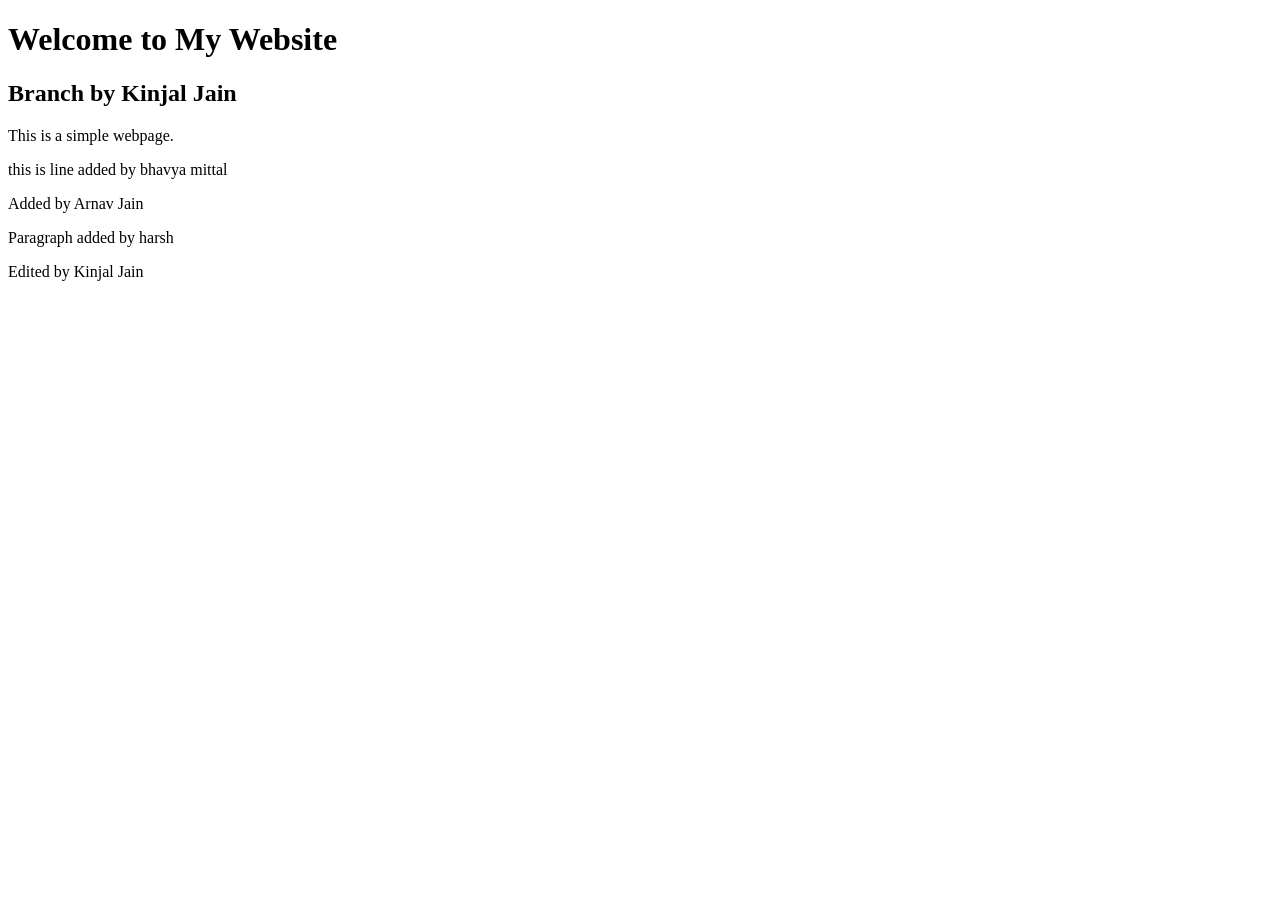
==== index1.html @ b34b1666 "add paragrapgh" ====
<!DOCTYPE html>
<html lang="en">
<head>
    <meta charset="UTF-8">
    <meta name="viewport" content="width=device-width, initial-scale=1.0">
    <title>My Webpage</title>
</head>
<body>

    <h1>Welcome to My Website</h1>
    <h2>Branch by Kinjal Jain</h2>
    <p>This is a simple webpage.</p>
    <p> this is line added by bhavya mittal</p>
    <p> Added by Arnav Jain</p>
    <p> Paragraph added by harsh</p>
    <p>Edited by Kinjal Jain</p>
</body>
</html>
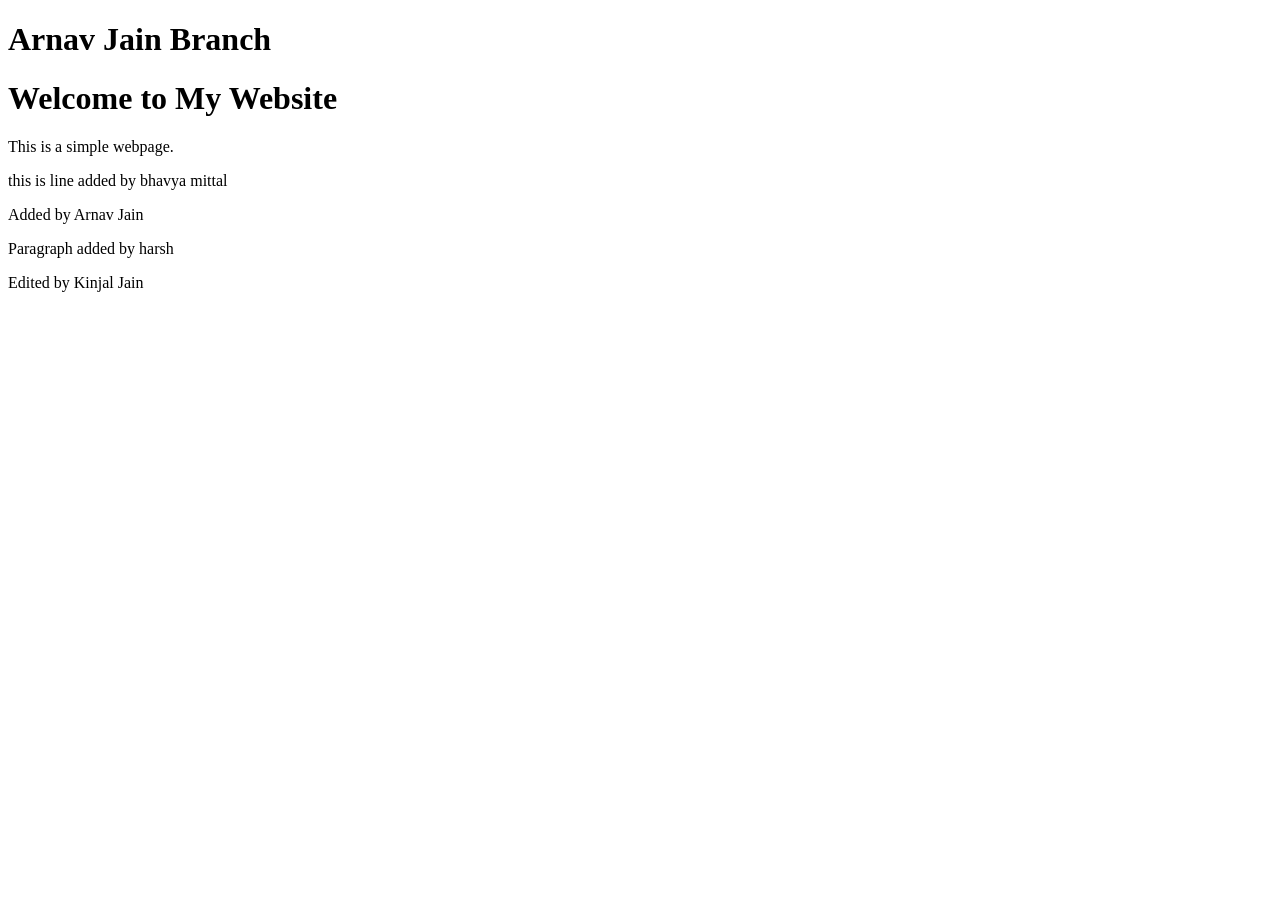
==== commit 024ef2a8: "Merge pull request #1 from anu10133/arnav Added branch heading" ====
--- a/index1.html
+++ b/index1.html
@@ -6,9 +6,8 @@
     <title>My Webpage</title>
 </head>
 <body>
-
+    <h1> Arnav Jain Branch</h1>
     <h1>Welcome to My Website</h1>
-    <h2>Branch by Kinjal Jain</h2>
     <p>This is a simple webpage.</p>
     <p> this is line added by bhavya mittal</p>
     <p> Added by Arnav Jain</p>
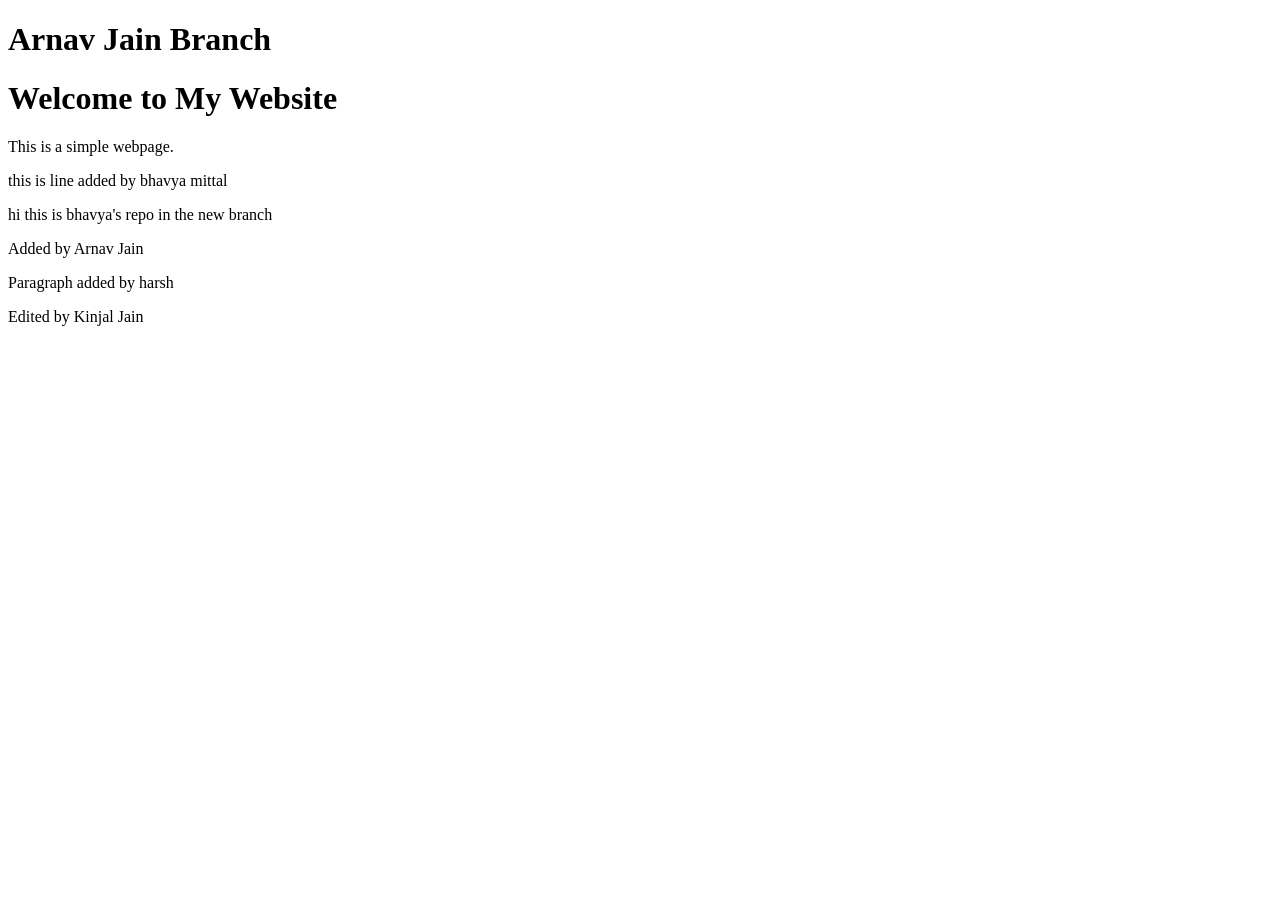
==== commit c80b329f: "Merge branch 'main' into bhavya" ====
--- a/index1.html
+++ b/index1.html
@@ -10,6 +10,8 @@
     <h1>Welcome to My Website</h1>
     <p>This is a simple webpage.</p>
     <p> this is line added by bhavya mittal</p>
+    <p> hi this is bhavya's repo in the new branch</p>
+
     <p> Added by Arnav Jain</p>
     <p> Paragraph added by harsh</p>
     <p>Edited by Kinjal Jain</p>
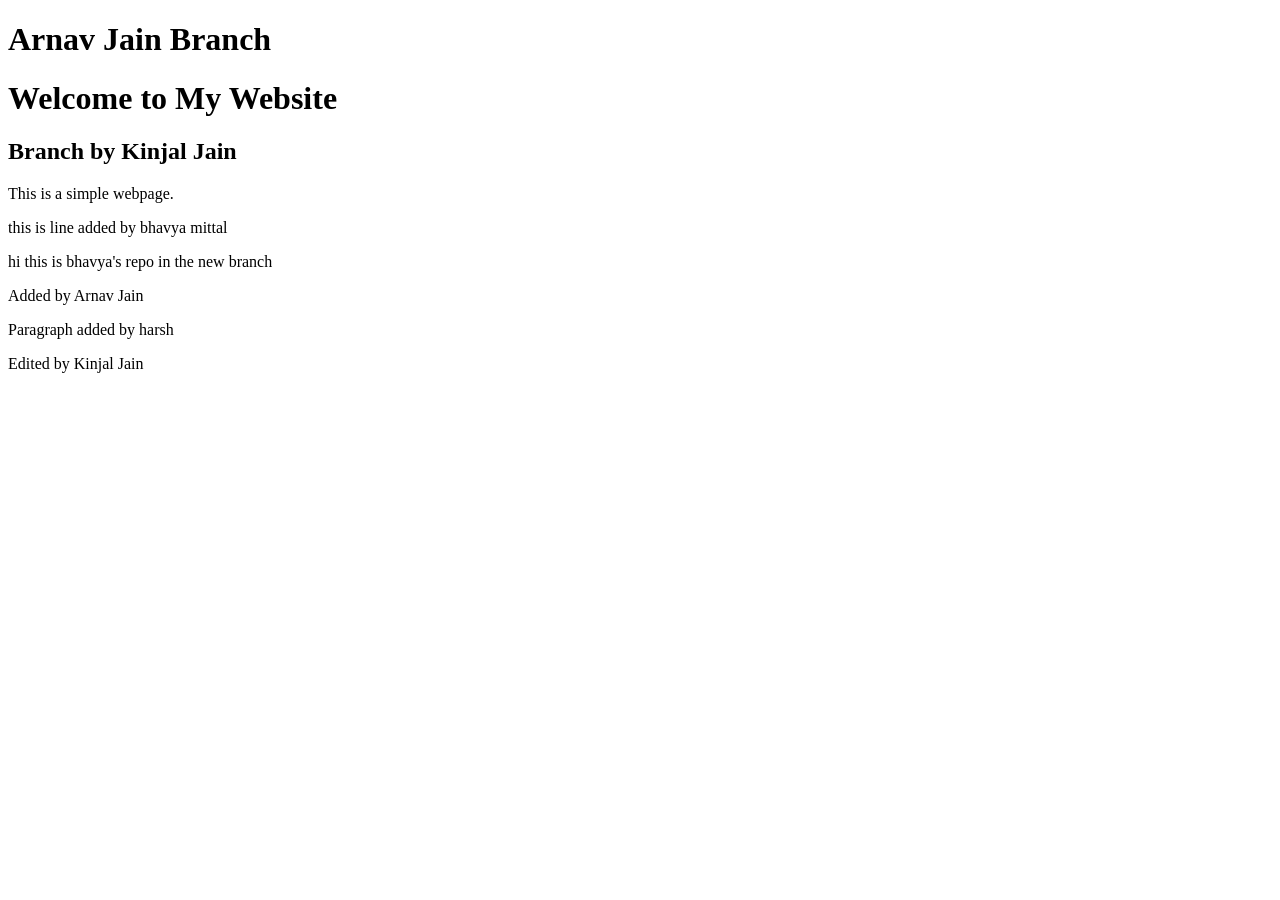
==== commit 69f49ec9: "Merge branch 'main' into Kinjal" ====
--- a/index1.html
+++ b/index1.html
@@ -8,6 +8,7 @@
 <body>
     <h1> Arnav Jain Branch</h1>
     <h1>Welcome to My Website</h1>
+    <h2>Branch by Kinjal Jain</h2>
     <p>This is a simple webpage.</p>
     <p> this is line added by bhavya mittal</p>
     <p> hi this is bhavya's repo in the new branch</p>
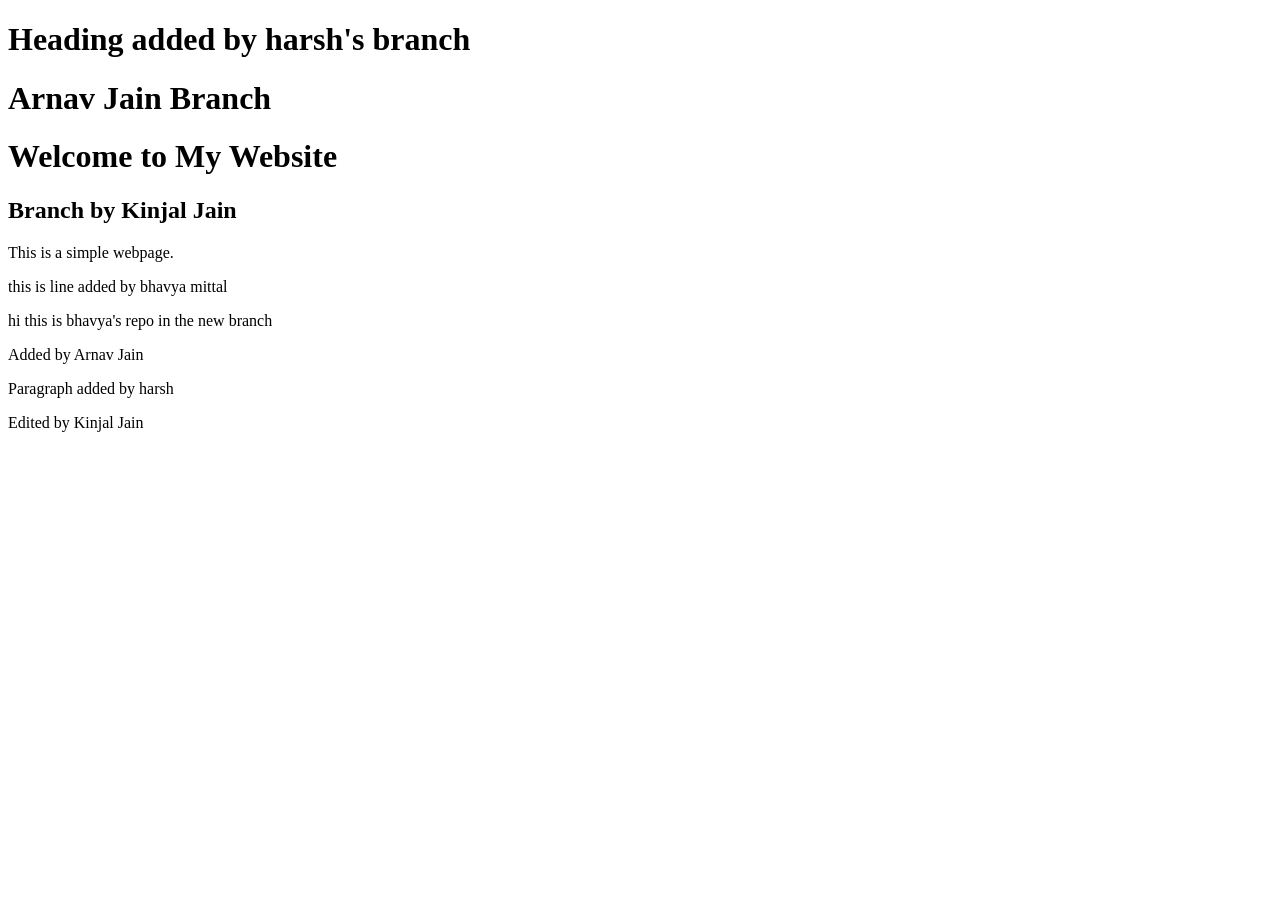
==== commit 0d77125d: "Merge branch 'main' into harsh" ====
--- a/index1.html
+++ b/index1.html
@@ -6,13 +6,13 @@
     <title>My Webpage</title>
 </head>
 <body>
+     <h1>Heading added by harsh's branch</h1> 
     <h1> Arnav Jain Branch</h1>
     <h1>Welcome to My Website</h1>
     <h2>Branch by Kinjal Jain</h2>
     <p>This is a simple webpage.</p>
     <p> this is line added by bhavya mittal</p>
     <p> hi this is bhavya's repo in the new branch</p>
-
     <p> Added by Arnav Jain</p>
     <p> Paragraph added by harsh</p>
     <p>Edited by Kinjal Jain</p>
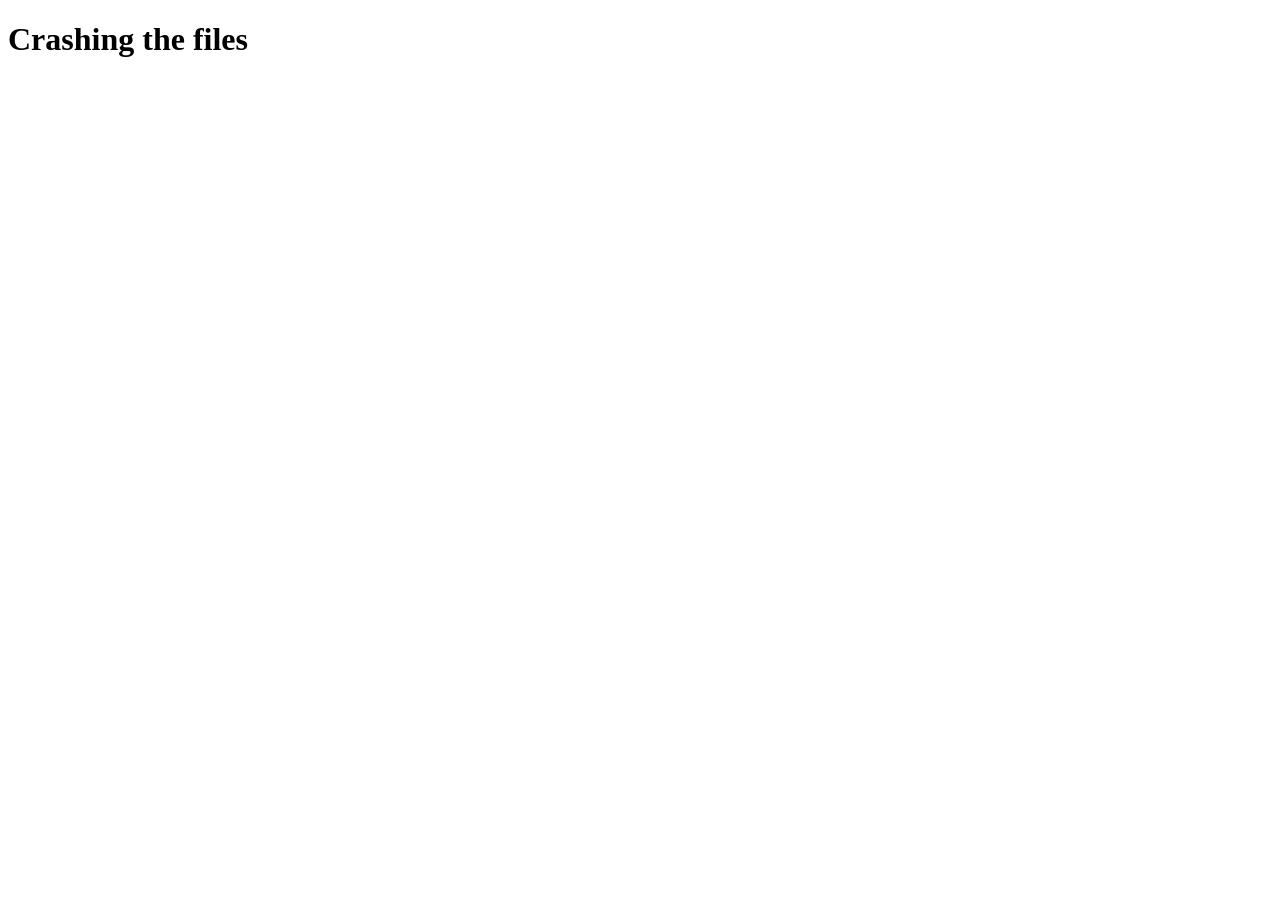
==== commit 641793ad: "Crashed the files" ====
--- a/index1.html
+++ b/index1.html
@@ -6,15 +6,7 @@
     <title>My Webpage</title>
 </head>
 <body>
-     <h1>Heading added by harsh's branch</h1> 
-    <h1> Arnav Jain Branch</h1>
-    <h1>Welcome to My Website</h1>
-    <h2>Branch by Kinjal Jain</h2>
-    <p>This is a simple webpage.</p>
-    <p> this is line added by bhavya mittal</p>
-    <p> hi this is bhavya's repo in the new branch</p>
-    <p> Added by Arnav Jain</p>
-    <p> Paragraph added by harsh</p>
-    <p>Edited by Kinjal Jain</p>
+    <h1>Crashing the files</h1> 
 </body>
+
 </html>
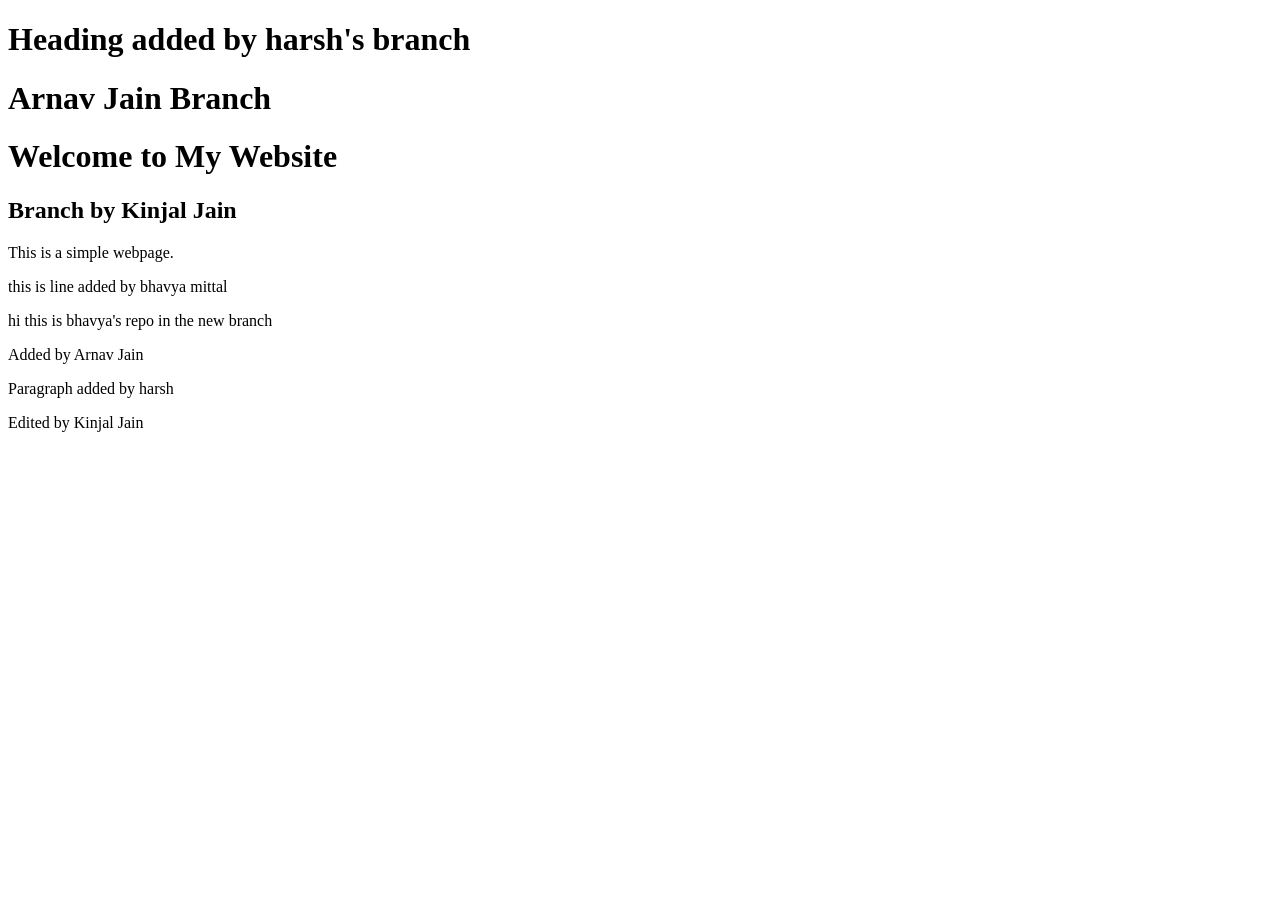
==== commit 3efb0f61: "fixed crashed file" ====
--- a/index1.html
+++ b/index1.html
@@ -6,7 +6,15 @@
     <title>My Webpage</title>
 </head>
 <body>
-    <h1>Crashing the files</h1> 
+     <h1>Heading added by harsh's branch</h1> 
+    <h1> Arnav Jain Branch</h1>
+    <h1>Welcome to My Website</h1>
+    <h2>Branch by Kinjal Jain</h2>
+    <p>This is a simple webpage.</p>
+    <p> this is line added by bhavya mittal</p>
+    <p> hi this is bhavya's repo in the new branch</p>
+    <p> Added by Arnav Jain</p>
+    <p> Paragraph added by harsh</p>
+    <p>Edited by Kinjal Jain</p>
 </body>
-
 </html>
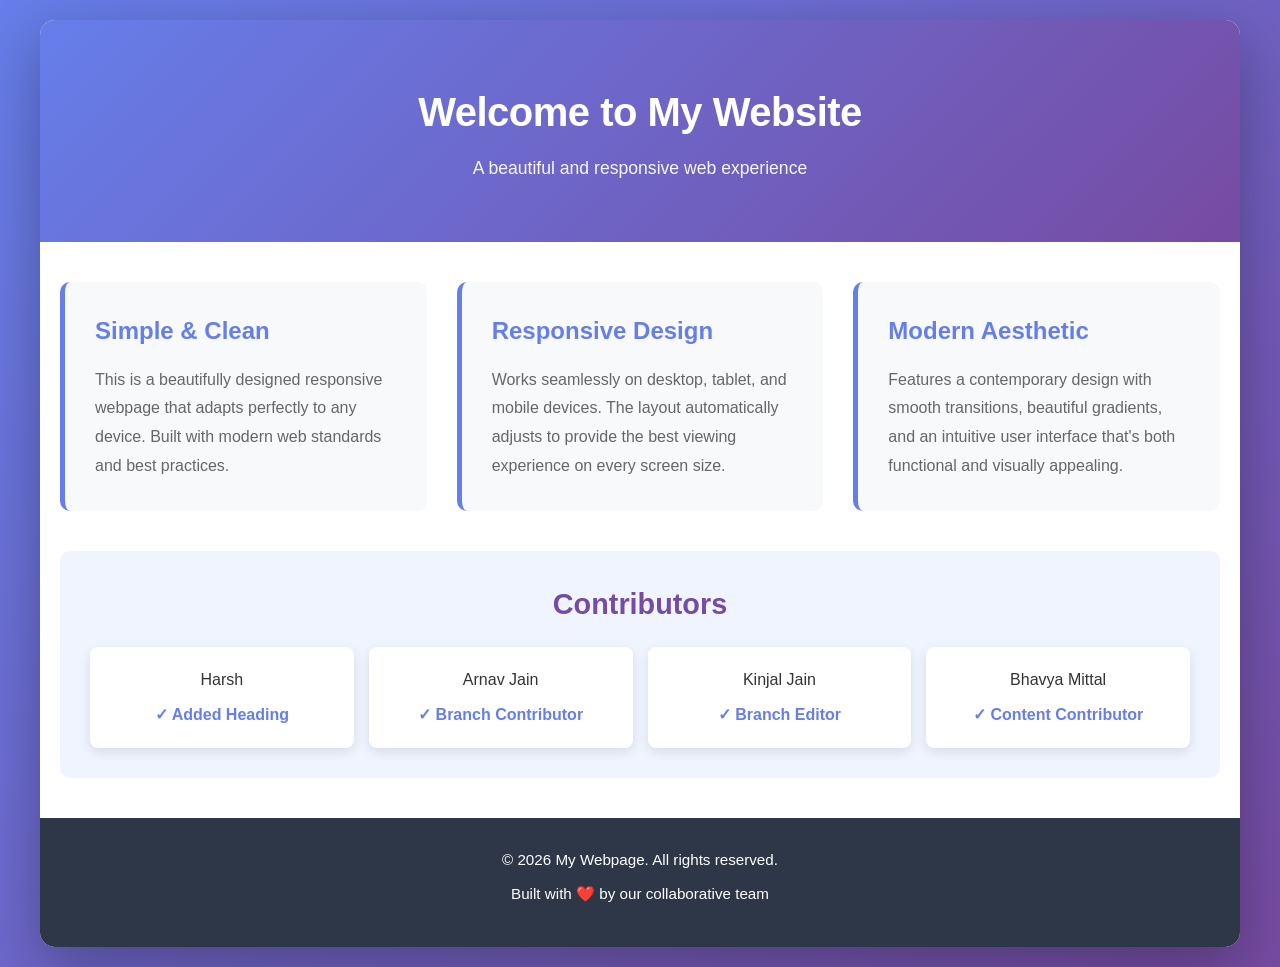
==== commit b3978f01: "Add aesthetic responsive website with modern design" ====
--- a/index1.html
+++ b/index1.html
@@ -4,17 +4,232 @@
     <meta charset="UTF-8">
     <meta name="viewport" content="width=device-width, initial-scale=1.0">
     <title>My Webpage</title>
+    <style>
+        * {
+            margin: 0;
+            padding: 0;
+            box-sizing: border-box;
+        }
+
+        body {
+            font-family: 'Segoe UI', Tahoma, Geneva, Verdana, sans-serif;
+            line-height: 1.6;
+            color: #333;
+            background: linear-gradient(135deg, #667eea 0%, #764ba2 100%);
+            min-height: 100vh;
+            padding: 20px;
+        }
+
+        .container {
+            max-width: 1200px;
+            margin: 0 auto;
+            background: white;
+            border-radius: 15px;
+            box-shadow: 0 20px 60px rgba(0, 0, 0, 0.3);
+            overflow: hidden;
+        }
+
+        header {
+            background: linear-gradient(135deg, #667eea 0%, #764ba2 100%);
+            color: white;
+            padding: 60px 20px;
+            text-align: center;
+        }
+
+        header h1 {
+            font-size: 2.5rem;
+            margin-bottom: 10px;
+            font-weight: 700;
+            letter-spacing: -0.5px;
+        }
+
+        header p {
+            font-size: 1.1rem;
+            opacity: 0.95;
+            font-weight: 300;
+        }
+
+        main {
+            padding: 40px 20px;
+        }
+
+        .content-wrapper {
+            display: grid;
+            grid-template-columns: repeat(auto-fit, minmax(300px, 1fr));
+            gap: 30px;
+            margin-bottom: 40px;
+        }
+
+        .card {
+            background: #f8f9fa;
+            padding: 30px;
+            border-radius: 10px;
+            border-left: 5px solid #667eea;
+            transition: transform 0.3s ease, box-shadow 0.3s ease;
+        }
+
+        .card:hover {
+            transform: translateY(-5px);
+            box-shadow: 0 10px 25px rgba(102, 126, 234, 0.1);
+        }
+
+        .card h2 {
+            color: #667eea;
+            margin-bottom: 15px;
+            font-size: 1.5rem;
+        }
+
+        .card p {
+            color: #666;
+            font-size: 1rem;
+            line-height: 1.8;
+        }
+
+        .contributors {
+            background: #f0f4ff;
+            padding: 30px;
+            border-radius: 10px;
+            margin-top: 30px;
+        }
+
+        .contributors h2 {
+            color: #764ba2;
+            margin-bottom: 20px;
+            text-align: center;
+            font-size: 1.8rem;
+        }
+
+        .contributor-list {
+            display: grid;
+            grid-template-columns: repeat(auto-fit, minmax(200px, 1fr));
+            gap: 15px;
+        }
+
+        .contributor-item {
+            background: white;
+            padding: 20px;
+            border-radius: 8px;
+            text-align: center;
+            box-shadow: 0 4px 12px rgba(0, 0, 0, 0.1);
+            transition: transform 0.3s ease;
+        }
+
+        .contributor-item:hover {
+            transform: scale(1.05);
+        }
+
+        .contributor-item strong {
+            color: #667eea;
+            display: block;
+            margin-top: 10px;
+        }
+
+        footer {
+            background: #2d3748;
+            color: white;
+            text-align: center;
+            padding: 30px;
+            font-size: 0.95rem;
+        }
+
+        footer p {
+            margin-bottom: 10px;
+        }
+
+        /* Responsive Design */
+        @media (max-width: 768px) {
+            header h1 {
+                font-size: 2rem;
+            }
+
+            header p {
+                font-size: 1rem;
+            }
+
+            main {
+                padding: 25px 15px;
+            }
+
+            .content-wrapper {
+                gap: 20px;
+            }
+
+            .card {
+                padding: 20px;
+            }
+        }
+
+        @media (max-width: 480px) {
+            header h1 {
+                font-size: 1.5rem;
+            }
+
+            header {
+                padding: 40px 15px;
+            }
+
+            .card h2 {
+                font-size: 1.2rem;
+            }
+
+            .contributors h2 {
+                font-size: 1.4rem;
+            }
+        }
+    </style>
 </head>
 <body>
-     <h1>Heading added by harsh's branch</h1> 
-    <h1> Arnav Jain Branch</h1>
-    <h1>Welcome to My Website</h1>
-    <h2>Branch by Kinjal Jain</h2>
-    <p>This is a simple webpage.</p>
-    <p> this is line added by bhavya mittal</p>
-    <p> hi this is bhavya's repo in the new branch</p>
-    <p> Added by Arnav Jain</p>
-    <p> Paragraph added by harsh</p>
-    <p>Edited by Kinjal Jain</p>
+    <div class="container">
+        <header>
+            <h1>Welcome to My Website</h1>
+            <p>A beautiful and responsive web experience</p>
+        </header>
+
+        <main>
+            <section class="content-wrapper">
+                <div class="card">
+                    <h2>Simple & Clean</h2>
+                    <p>This is a beautifully designed responsive webpage that adapts perfectly to any device. Built with modern web standards and best practices.</p>
+                </div>
+
+                <div class="card">
+                    <h2>Responsive Design</h2>
+                    <p>Works seamlessly on desktop, tablet, and mobile devices. The layout automatically adjusts to provide the best viewing experience on every screen size.</p>
+                </div>
+
+                <div class="card">
+                    <h2>Modern Aesthetic</h2>
+                    <p>Features a contemporary design with smooth transitions, beautiful gradients, and an intuitive user interface that's both functional and visually appealing.</p>
+                </div>
+            </section>
+
+            <section class="contributors">
+                <h2>Contributors</h2>
+                <div class="contributor-list">
+                    <div class="contributor-item">
+                        <p>Harsh</p>
+                        <strong>✓ Added Heading</strong>
+                    </div>
+                    <div class="contributor-item">
+                        <p>Arnav Jain</p>
+                        <strong>✓ Branch Contributor</strong>
+                    </div>
+                    <div class="contributor-item">
+                        <p>Kinjal Jain</p>
+                        <strong>✓ Branch Editor</strong>
+                    </div>
+                    <div class="contributor-item">
+                        <p>Bhavya Mittal</p>
+                        <strong>✓ Content Contributor</strong>
+                    </div>
+                </div>
+            </section>
+        </main>
+
+        <footer>
+            <p>&copy; 2026 My Webpage. All rights reserved.</p>
+            <p>Built with ❤️ by our collaborative team</p>
+        </footer>
+    </div>
 </body>
 </html>
